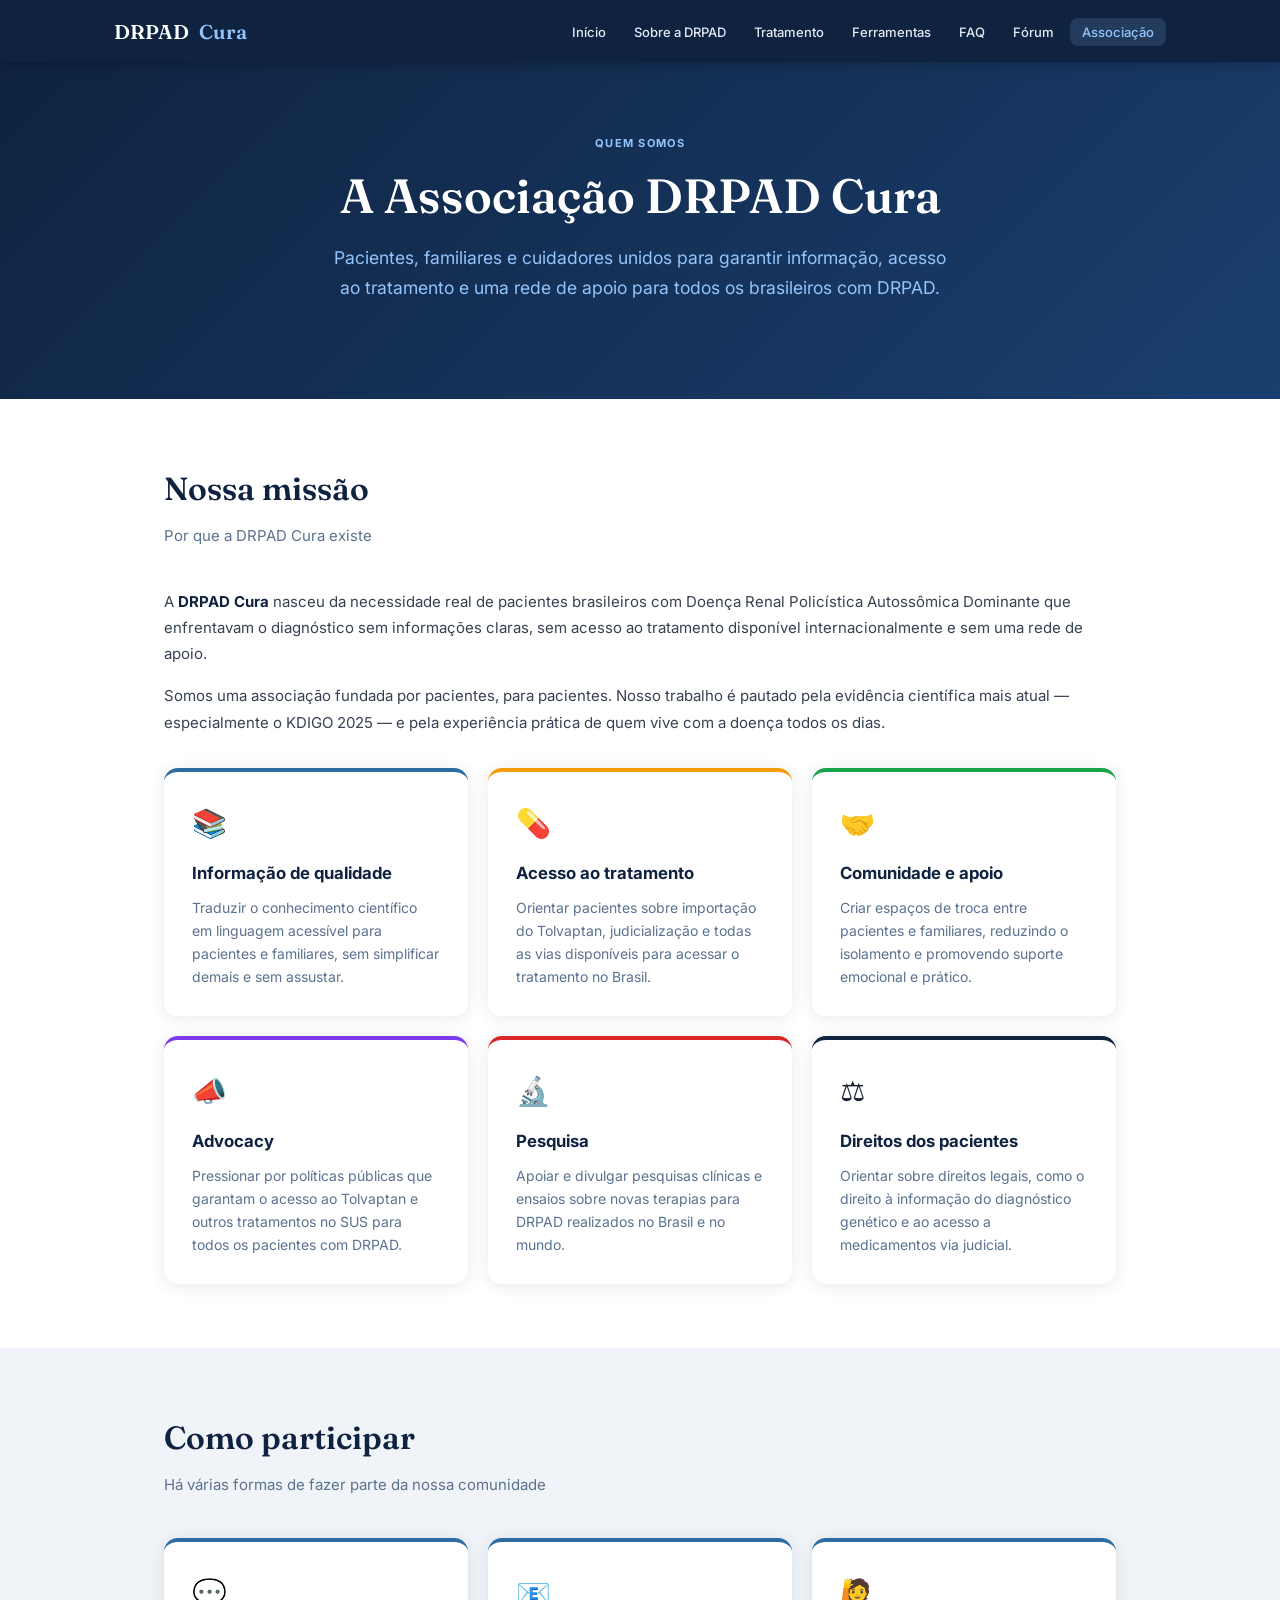
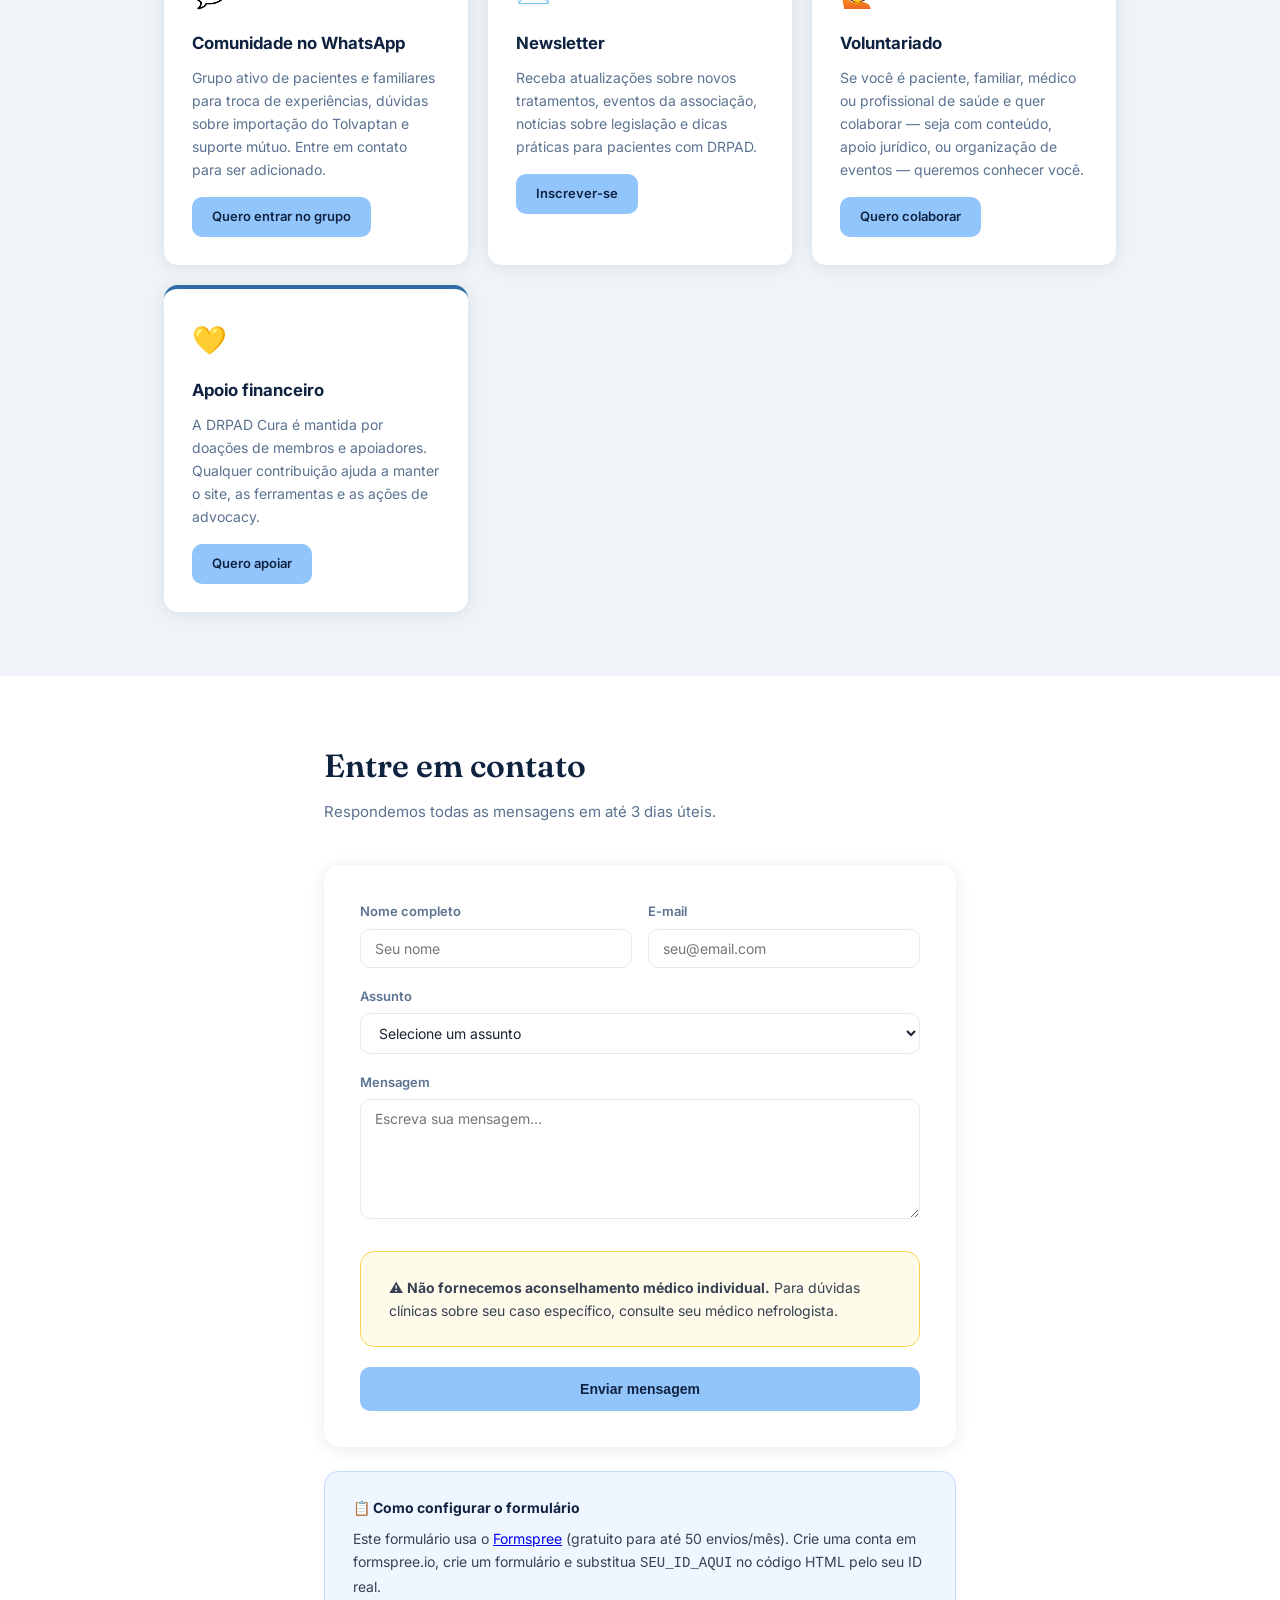
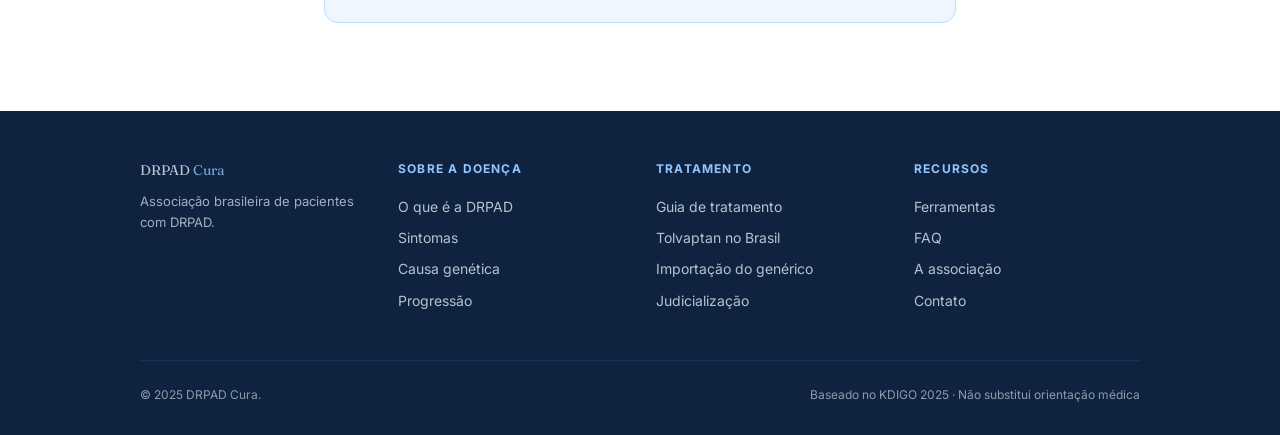
==== associacao.html @ 52ac8aaf "Add files via upload" ====
<!DOCTYPE html>
<html lang="pt-BR">
<head>
  <meta charset="UTF-8">
  <link rel="icon" href="data:image/svg+xml,<svg xmlns='http://www.w3.org/2000/svg' viewBox='0 0 100 100'><text y='.9em' font-size='90'>❤️</text></svg>">
  <link rel="icon" href="data:image/svg+xml,<svg xmlns='http://www.w3.org/2000/svg' viewBox='0 0 100 100'><text y='.9em' font-size='90'>❤️</text></svg>">
  <meta name="viewport" content="width=device-width, initial-scale=1.0">
  <title>A Associação | DRPAD Cura</title>
  <meta name="description" content="Conheça a DRPAD Cura — missão, valores, como participar e como entrar em contato com a associação de pacientes com DRPAD.">
  <link rel="stylesheet" href="css/style.css">
</head>
<body>

<nav>
  <div class="nav-inner">
    <a href="index.html" class="nav-logo">DRPAD <span>Cura</span></a>
    <button class="nav-toggle" aria-label="Menu"><span></span><span></span><span></span></button>
    <ul class="nav-links">
      <li><a href="index.html">Início</a></li>
      <li><a href="sobre.html">Sobre a DRPAD</a></li>
      <li><a href="tratamento.html">Tratamento</a></li>
      <li><a href="ferramentas.html">Ferramentas</a></li>
      <li><a href="faq.html">FAQ</a></li>
      <li><a href="forum.html">Fórum</a></li>
      <li><a href="associacao.html">Associação</a></li>
    </ul>
  </div>
</nav>

<section class="hero">
  <div class="hero-eyebrow">Quem somos</div>
  <h1>A Associação DRPAD Cura</h1>
  <p>Pacientes, familiares e cuidadores unidos para garantir informação, acesso ao tratamento e uma rede de apoio para todos os brasileiros com DRPAD.</p>
</section>

<section class="section section-alt">
  <div class="container">

    <div class="section-title">Nossa missão</div>
    <p class="section-sub">Por que a DRPAD Cura existe</p>

    <div class="prose">
      <p>A <strong>DRPAD Cura</strong> nasceu da necessidade real de pacientes brasileiros com Doença Renal Policística Autossômica Dominante que enfrentavam o diagnóstico sem informações claras, sem acesso ao tratamento disponível internacionalmente e sem uma rede de apoio.</p>
      <p>Somos uma associação fundada por pacientes, para pacientes. Nosso trabalho é pautado pela evidência científica mais atual — especialmente o KDIGO 2025 — e pela experiência prática de quem vive com a doença todos os dias.</p>
    </div>

    <div class="cards cards-3" style="margin-top: 32px;">
      <div class="card" style="border-top-color: #2e6ca4;">
        <div class="card-icon">📚</div>
        <h3>Informação de qualidade</h3>
        <p>Traduzir o conhecimento científico em linguagem acessível para pacientes e familiares, sem simplificar demais e sem assustar.</p>
      </div>
      <div class="card" style="border-top-color: #f59e0b;">
        <div class="card-icon">💊</div>
        <h3>Acesso ao tratamento</h3>
        <p>Orientar pacientes sobre importação do Tolvaptan, judicialização e todas as vias disponíveis para acessar o tratamento no Brasil.</p>
      </div>
      <div class="card" style="border-top-color: #16a34a;">
        <div class="card-icon">🤝</div>
        <h3>Comunidade e apoio</h3>
        <p>Criar espaços de troca entre pacientes e familiares, reduzindo o isolamento e promovendo suporte emocional e prático.</p>
      </div>
      <div class="card" style="border-top-color: #7c3aed;">
        <div class="card-icon">📣</div>
        <h3>Advocacy</h3>
        <p>Pressionar por políticas públicas que garantam o acesso ao Tolvaptan e outros tratamentos no SUS para todos os pacientes com DRPAD.</p>
      </div>
      <div class="card" style="border-top-color: #dc2626;">
        <div class="card-icon">🔬</div>
        <h3>Pesquisa</h3>
        <p>Apoiar e divulgar pesquisas clínicas e ensaios sobre novas terapias para DRPAD realizados no Brasil e no mundo.</p>
      </div>
      <div class="card" style="border-top-color: #0f2340;">
        <div class="card-icon">⚖️</div>
        <h3>Direitos dos pacientes</h3>
        <p>Orientar sobre direitos legais, como o direito à informação do diagnóstico genético e ao acesso a medicamentos via judicial.</p>
      </div>
    </div>
  </div>
</section>

<!-- Como participar -->
<section class="section">
  <div class="container">
    <div class="section-title">Como participar</div>
    <p class="section-sub">Há várias formas de fazer parte da nossa comunidade</p>
    <div class="cards cards-2">
      <div class="card">
        <div class="card-icon">💬</div>
        <h3>Comunidade no WhatsApp</h3>
        <p>Grupo ativo de pacientes e familiares para troca de experiências, dúvidas sobre importação do Tolvaptan e suporte mútuo. Entre em contato para ser adicionado.</p>
        <a href="#contato" class="btn btn-primary" style="margin-top: 16px; display: inline-block; padding: 9px 20px; font-size: 13px;">Quero entrar no grupo</a>
      </div>
      <div class="card">
        <div class="card-icon">📧</div>
        <h3>Newsletter</h3>
        <p>Receba atualizações sobre novos tratamentos, eventos da associação, notícias sobre legislação e dicas práticas para pacientes com DRPAD.</p>
        <a href="#contato" class="btn btn-primary" style="margin-top: 16px; display: inline-block; padding: 9px 20px; font-size: 13px;">Inscrever-se</a>
      </div>
      <div class="card">
        <div class="card-icon">🙋</div>
        <h3>Voluntariado</h3>
        <p>Se você é paciente, familiar, médico ou profissional de saúde e quer colaborar — seja com conteúdo, apoio jurídico, ou organização de eventos — queremos conhecer você.</p>
        <a href="#contato" class="btn btn-primary" style="margin-top: 16px; display: inline-block; padding: 9px 20px; font-size: 13px;">Quero colaborar</a>
      </div>
      <div class="card">
        <div class="card-icon">💛</div>
        <h3>Apoio financeiro</h3>
        <p>A DRPAD Cura é mantida por doações de membros e apoiadores. Qualquer contribuição ajuda a manter o site, as ferramentas e as ações de advocacy.</p>
        <a href="#contato" class="btn btn-primary" style="margin-top: 16px; display: inline-block; padding: 9px 20px; font-size: 13px;">Quero apoiar</a>
      </div>
    </div>
  </div>
</section>

<!-- Contato -->
<section class="section section-alt" id="contato">
  <div class="container" style="max-width: 680px;">
    <div class="section-title">Entre em contato</div>
    <p class="section-sub">Respondemos todas as mensagens em até 3 dias úteis.</p>

    <div style="background: white; border-radius: 16px; padding: 36px; box-shadow: 0 2px 16px rgba(15,35,64,.10);">
      <form action="https://formspree.io/f/SEU_ID_AQUI" method="POST">
        <div class="cards-2" style="display: grid; grid-template-columns: 1fr 1fr; gap: 16px;">
          <div class="form-group">
            <label for="nome">Nome completo</label>
            <input type="text" id="nome" name="nome" placeholder="Seu nome" required>
          </div>
          <div class="form-group">
            <label for="email">E-mail</label>
            <input type="email" id="email" name="email" placeholder="seu@email.com" required>
          </div>
        </div>
        <div class="form-group">
          <label for="assunto">Assunto</label>
          <select id="assunto" name="assunto">
            <option value="">Selecione um assunto</option>
            <option value="importacao">Importação do Tolvaptan</option>
            <option value="judicializacao">Judicialização</option>
            <option value="whatsapp">Entrar no grupo do WhatsApp</option>
            <option value="voluntariado">Voluntariado</option>
            <option value="newsletter">Newsletter</option>
            <option value="duvida">Dúvida sobre a doença</option>
            <option value="outro">Outro assunto</option>
          </select>
        </div>
        <div class="form-group">
          <label for="mensagem">Mensagem</label>
          <textarea id="mensagem" name="mensagem" placeholder="Escreva sua mensagem..." required></textarea>
        </div>
        <div class="info-box warning" style="margin-bottom: 20px;">
          <p>⚠️ <strong>Não fornecemos aconselhamento médico individual.</strong> Para dúvidas clínicas sobre seu caso específico, consulte seu médico nefrologista.</p>
        </div>
        <button type="submit" class="btn btn-primary" style="width: 100%; padding: 14px;">Enviar mensagem</button>
      </form>
    </div>

    <div class="info-box" style="margin-top: 24px;">
      <h4>📋 Como configurar o formulário</h4>
      <p>Este formulário usa o <a href="https://formspree.io" target="_blank">Formspree</a> (gratuito para até 50 envios/mês). Crie uma conta em formspree.io, crie um formulário e substitua <code>SEU_ID_AQUI</code> no código HTML pelo seu ID real.</p>
    </div>
  </div>
</section>

<footer>
  <div class="footer-inner">
    <div class="footer-col">
      <a href="index.html" class="footer-logo">DRPAD <span>Cura</span></a>
      <p>Associação brasileira de pacientes com DRPAD.</p>
    </div>
    <div class="footer-col">
      <h4>Sobre a Doença</h4>
      <a href="sobre.html">O que é a DRPAD</a>
      <a href="sobre.html#sintomas">Sintomas</a>
      <a href="sobre.html#genetica">Causa genética</a>
      <a href="sobre.html#progressao">Progressão</a>
    </div>
    <div class="footer-col">
      <h4>Tratamento</h4>
      <a href="tratamento.html">Guia de tratamento</a>
      <a href="tratamento.html#tolvaptan">Tolvaptan no Brasil</a>
      <a href="tratamento.html#importacao">Importação do genérico</a>
      <a href="tratamento.html#judicializacao">Judicialização</a>
    </div>
    <div class="footer-col">
      <h4>Recursos</h4>
      <a href="ferramentas.html">Ferramentas</a>
      <a href="faq.html">FAQ</a>
      <a href="associacao.html">A associação</a>
      <a href="associacao.html#contato">Contato</a>
    </div>
  </div>
  <div class="footer-bottom">
    <span>© 2025 DRPAD Cura.</span>
    <span>Baseado no KDIGO 2025 · Não substitui orientação médica</span>
  </div>
</footer>

<script src="js/main.js"></script>
</body>
</html>
---- css/style.css ----
/* ── DRPAD Cura — Folha de estilos global ── */
@import url('https://fonts.googleapis.com/css2?family=Fraunces:ital,wght@0,300;0,600;1,300&family=Inter:wght@400;500;600;700&display=swap');

:root {
  --navy:    #0f2340;
  --blue:    #1a3f6f;
  --mid:     #2e6ca4;
  --sky:     #93c5fd;
  --light:   #e2eaf4;
  --bg:      #f0f4f8;
  --white:   #ffffff;
  --text:    #1a2332;
  --muted:   #5a7290;
  --accent:  #f59e0b;
  --green:   #16a34a;
  --red:     #dc2626;
  --radius:  14px;
  --shadow:  0 2px 16px rgba(15,35,64,.10);
}

*, *::before, *::after { box-sizing: border-box; margin: 0; padding: 0; }

html { scroll-behavior: smooth; }

body {
  font-family: 'Inter', system-ui, sans-serif;
  background: var(--bg);
  color: var(--text);
  line-height: 1.65;
  font-size: 16px;
}

/* ── Nav ── */
nav {
  background: var(--navy);
  position: sticky; top: 0; z-index: 100;
  box-shadow: 0 2px 12px rgba(0,0,0,.25);
}
.nav-inner {
  max-width: 1100px; margin: 0 auto;
  display: flex; align-items: center; justify-content: space-between;
  padding: 0 24px; height: 62px;
}
.nav-logo {
  font-family: 'Fraunces', serif;
  font-size: 1.25rem; font-weight: 600;
  color: var(--white); text-decoration: none;
  display: flex; align-items: center; gap: 10px;
}
.nav-logo span { color: var(--sky); }
.nav-links { display: flex; gap: 4px; list-style: none; }
.nav-links a {
  color: var(--light); text-decoration: none;
  font-size: 13px; font-weight: 500;
  padding: 6px 12px; border-radius: 8px;
  transition: background .15s, color .15s;
}
.nav-links a:hover, .nav-links a.active {
  background: rgba(147,197,253,.15); color: var(--sky);
}
.nav-toggle { display: none; background: none; border: none; cursor: pointer; padding: 4px; }
.nav-toggle span {
  display: block; width: 24px; height: 2px;
  background: var(--white); margin: 5px 0;
  transition: all .2s;
}

/* ── Page hero ── */
.hero {
  background: linear-gradient(135deg, var(--navy) 0%, var(--blue) 100%);
  color: var(--white);
  padding: 72px 24px 64px;
  text-align: center;
}
.hero-eyebrow {
  font-size: 11px; font-weight: 700;
  letter-spacing: .12em; text-transform: uppercase;
  color: var(--sky); margin-bottom: 16px;
}
.hero h1 {
  font-family: 'Fraunces', serif;
  font-size: clamp(2rem, 5vw, 3rem);
  font-weight: 600; line-height: 1.15;
  margin-bottom: 20px;
}
.hero p {
  font-size: 1.1rem; color: var(--sky);
  max-width: 620px; margin: 0 auto 32px;
  line-height: 1.7;
}
.hero-ctas { display: flex; gap: 12px; justify-content: center; flex-wrap: wrap; }

/* ── Buttons ── */
.btn {
  display: inline-block; text-decoration: none;
  padding: 12px 28px; border-radius: 10px;
  font-size: 14px; font-weight: 600;
  transition: transform .15s, box-shadow .15s;
  cursor: pointer; border: none;
}
.btn:hover { transform: translateY(-2px); box-shadow: 0 6px 20px rgba(0,0,0,.18); }
.btn-primary { background: var(--sky); color: var(--navy); }
.btn-outline { background: transparent; color: var(--white); border: 2px solid rgba(147,197,253,.5); }
.btn-outline:hover { border-color: var(--sky); color: var(--sky); }

/* ── Container ── */
.container { max-width: 1000px; margin: 0 auto; padding: 0 24px; }
.section { padding: 64px 0; }
.section-alt { background: var(--white); }

/* ── Section title ── */
.section-title {
  font-family: 'Fraunces', serif;
  font-size: clamp(1.5rem, 3vw, 2rem);
  font-weight: 600; color: var(--navy);
  margin-bottom: 8px;
}
.section-sub {
  color: var(--muted); font-size: 15px;
  margin-bottom: 40px; max-width: 600px;
}

/* ── Cards grid ── */
.cards { display: grid; gap: 20px; }
.cards-2 { grid-template-columns: repeat(auto-fit, minmax(280px, 1fr)); }
.cards-3 { grid-template-columns: repeat(auto-fit, minmax(260px, 1fr)); }

.card {
  background: var(--white); border-radius: var(--radius);
  padding: 28px; box-shadow: var(--shadow);
  border-top: 4px solid var(--mid);
  transition: transform .15s, box-shadow .15s;
}
.card:hover { transform: translateY(-3px); box-shadow: 0 8px 28px rgba(15,35,64,.13); }
.card-icon { font-size: 28px; margin-bottom: 14px; }
.card h3 { font-size: 1.05rem; font-weight: 700; color: var(--navy); margin-bottom: 8px; }
.card p { font-size: 14px; color: var(--muted); line-height: 1.65; }

/* ── Info box ── */
.info-box {
  background: #eff6ff; border: 1.5px solid #bfdbfe;
  border-radius: var(--radius); padding: 24px 28px;
  margin: 24px 0;
}
.info-box.warning { background: #fffbeb; border-color: #fcd34d; }
.info-box.success { background: #f0fdf4; border-color: #86efac; }
.info-box h4 { font-size: 14px; font-weight: 700; color: var(--navy); margin-bottom: 8px; }
.info-box p, .info-box li { font-size: 14px; color: #374151; line-height: 1.65; }
.info-box ul { padding-left: 20px; }
.info-box li { margin-bottom: 4px; }

/* ── Prose ── */
.prose h2 {
  font-family: 'Fraunces', serif;
  font-size: 1.4rem; color: var(--navy);
  margin: 40px 0 12px; font-weight: 600;
}
.prose h3 { font-size: 1.05rem; font-weight: 700; color: var(--navy); margin: 28px 0 8px; }
.prose p { font-size: 15px; color: #374151; margin-bottom: 16px; line-height: 1.75; }
.prose ul, .prose ol { padding-left: 24px; margin-bottom: 16px; }
.prose li { font-size: 15px; color: #374151; margin-bottom: 6px; line-height: 1.65; }
.prose a { color: var(--mid); }
.prose strong { color: var(--navy); }

/* ── Badge ── */
.badge {
  display: inline-block; padding: 3px 10px; border-radius: 20px;
  font-size: 11px; font-weight: 700; letter-spacing: .06em;
  text-transform: uppercase; margin-left: 6px;
}
.badge-tech { background: #e0e7ff; color: #3730a3; }
.badge-kdigo { background: #fef9c3; color: #713f12; }

/* ── Iframe container ── */
.iframe-wrap {
  border-radius: var(--radius); overflow: hidden;
  box-shadow: var(--shadow); border: 1.5px solid var(--light);
  margin: 24px 0;
}
.iframe-wrap iframe { display: block; width: 100%; border: none; }

/* ── FAQ ── */
.faq-item {
  background: var(--white); border-radius: var(--radius);
  box-shadow: var(--shadow); margin-bottom: 12px;
  overflow: hidden;
}
.faq-q {
  width: 100%; background: none; border: none; cursor: pointer;
  padding: 20px 24px; text-align: left;
  display: flex; justify-content: space-between; align-items: center;
  font-size: 15px; font-weight: 600; color: var(--navy);
  gap: 12px;
}
.faq-q:hover { background: var(--bg); }
.faq-icon { font-size: 20px; color: var(--mid); flex-shrink: 0; transition: transform .2s; }
.faq-a {
  padding: 0 24px; max-height: 0; overflow: hidden;
  transition: max-height .3s ease, padding .3s;
  font-size: 14px; color: #374151; line-height: 1.75;
}
.faq-item.open .faq-a { max-height: 400px; padding: 0 24px 20px; }
.faq-item.open .faq-icon { transform: rotate(45deg); }

/* ── Contact form ── */
.form-group { margin-bottom: 18px; }
.form-group label { display: block; font-size: 13px; font-weight: 600; color: var(--muted); margin-bottom: 6px; }
.form-group input, .form-group textarea, .form-group select {
  width: 100%; padding: 10px 14px;
  border: 1.5px solid var(--light); border-radius: 10px;
  font-size: 14px; color: var(--text); background: var(--white);
  font-family: inherit; outline: none;
  transition: border-color .15s;
}
.form-group input:focus, .form-group textarea:focus { border-color: var(--mid); }
.form-group textarea { resize: vertical; min-height: 120px; }

/* ── Footer ── */
footer {
  background: var(--navy); color: var(--light);
  padding: 48px 24px 32px;
}
.footer-inner {
  max-width: 1000px; margin: 0 auto;
  display: grid; grid-template-columns: repeat(auto-fit, minmax(200px,1fr));
  gap: 32px; margin-bottom: 40px;
}
.footer-col h4 {
  font-size: 12px; font-weight: 700; letter-spacing: .1em;
  text-transform: uppercase; color: var(--sky); margin-bottom: 16px;
}
.footer-col a {
  display: block; color: var(--light); text-decoration: none;
  font-size: 14px; margin-bottom: 8px; opacity: .8;
  transition: opacity .15s;
}
.footer-col a:hover { opacity: 1; color: var(--sky); }
.footer-col p { font-size: 13px; opacity: .7; line-height: 1.65; }
.footer-bottom {
  max-width: 1000px; margin: 0 auto;
  border-top: 1px solid rgba(147,197,253,.15);
  padding-top: 24px;
  display: flex; justify-content: space-between; align-items: center;
  flex-wrap: wrap; gap: 12px;
  font-size: 12px; opacity: .6;
}
.footer-logo {
  font-family: 'Fraunces', serif; font-size: 1.1rem;
  color: var(--white); margin-bottom: 10px; display: block;
}
.footer-logo span { color: var(--sky); }

/* ── Stat strip ── */
.stat-strip {
  background: var(--navy); color: var(--white);
  padding: 40px 24px;
}
.stat-strip-inner {
  max-width: 1000px; margin: 0 auto;
  display: grid; grid-template-columns: repeat(auto-fit, minmax(160px,1fr));
  gap: 32px; text-align: center;
}
.stat-val { font-family: 'Fraunces', serif; font-size: 2.5rem; font-weight: 600; color: var(--sky); }
.stat-label { font-size: 13px; color: var(--light); opacity: .8; margin-top: 4px; }

/* ── Responsive ── */
@media (max-width: 700px) {
  .nav-links { display: none; flex-direction: column; position: absolute; top: 62px; left: 0; right: 0; background: var(--navy); padding: 16px; gap: 4px; }
  .nav-links.open { display: flex; }
  .nav-toggle { display: block; }
  .hero { padding: 48px 20px 40px; }
  .section { padding: 48px 0; }
  .footer-bottom { flex-direction: column; text-align: center; }
}
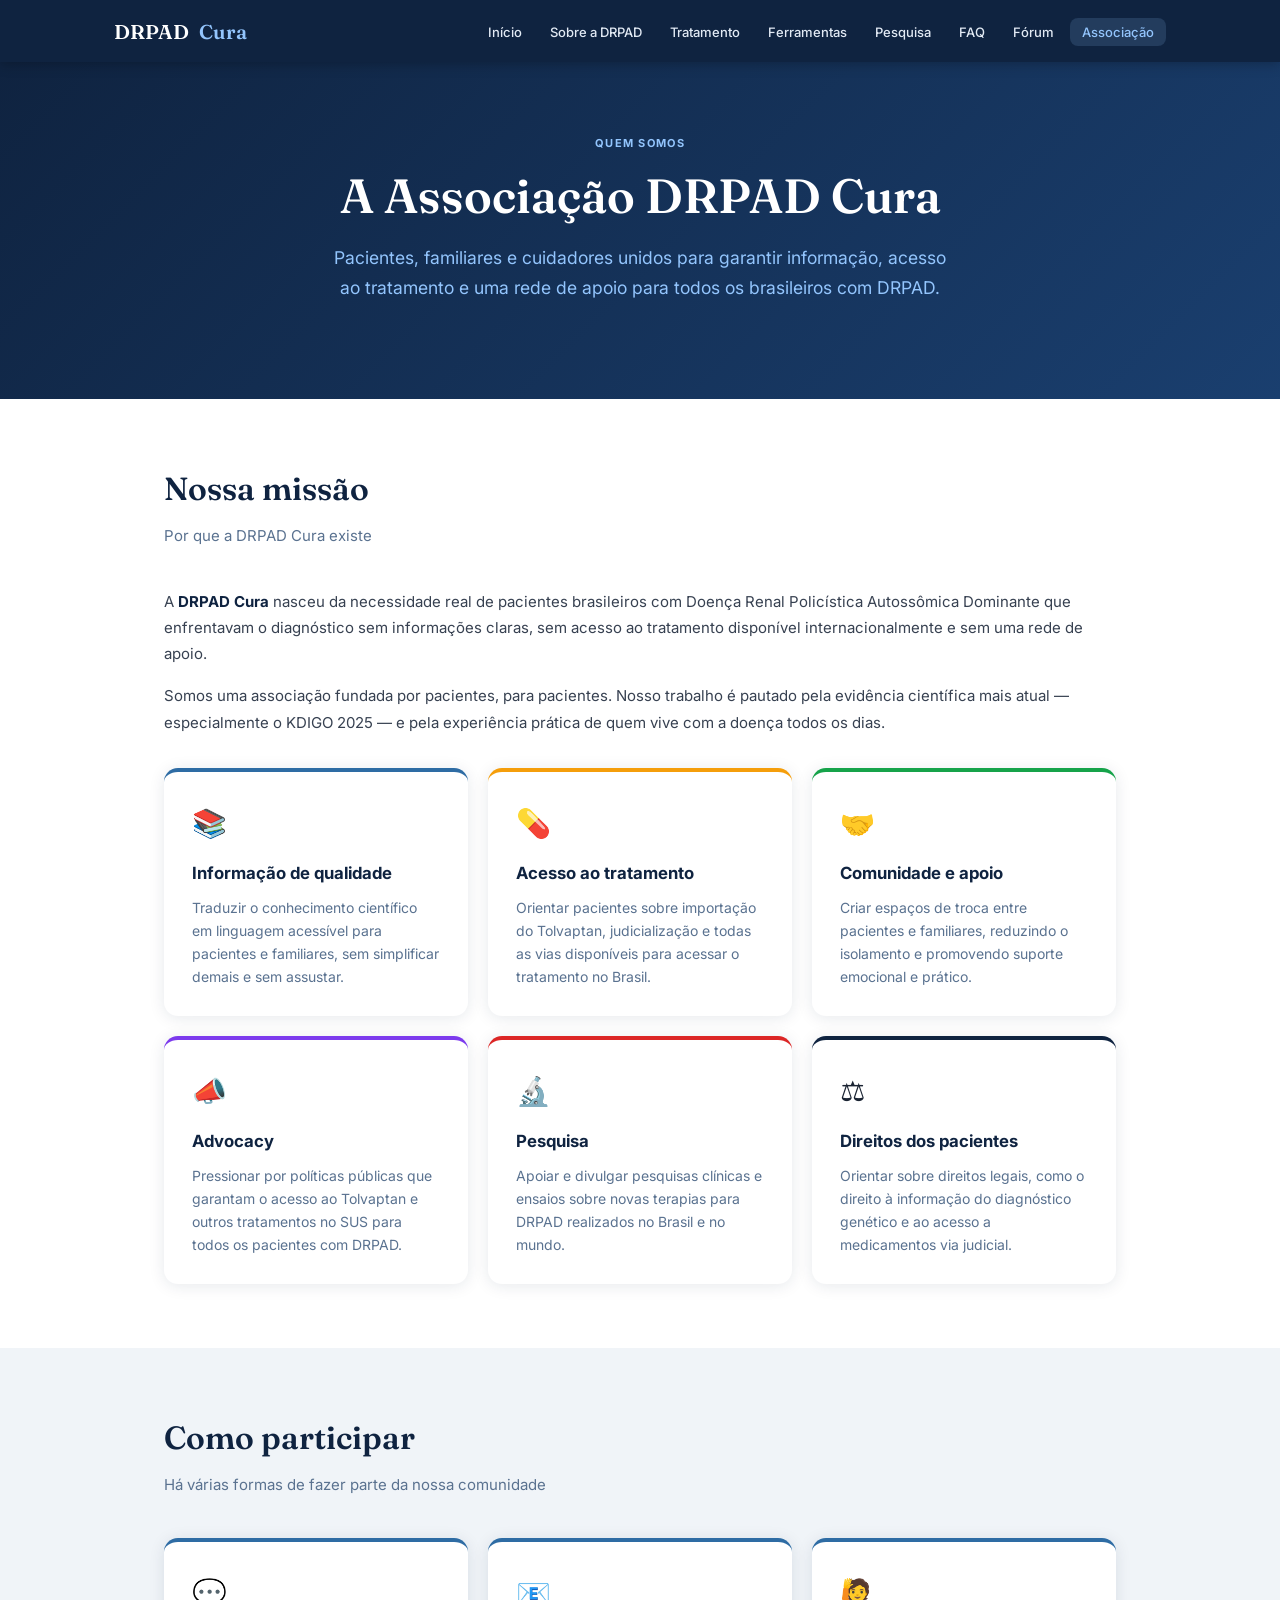
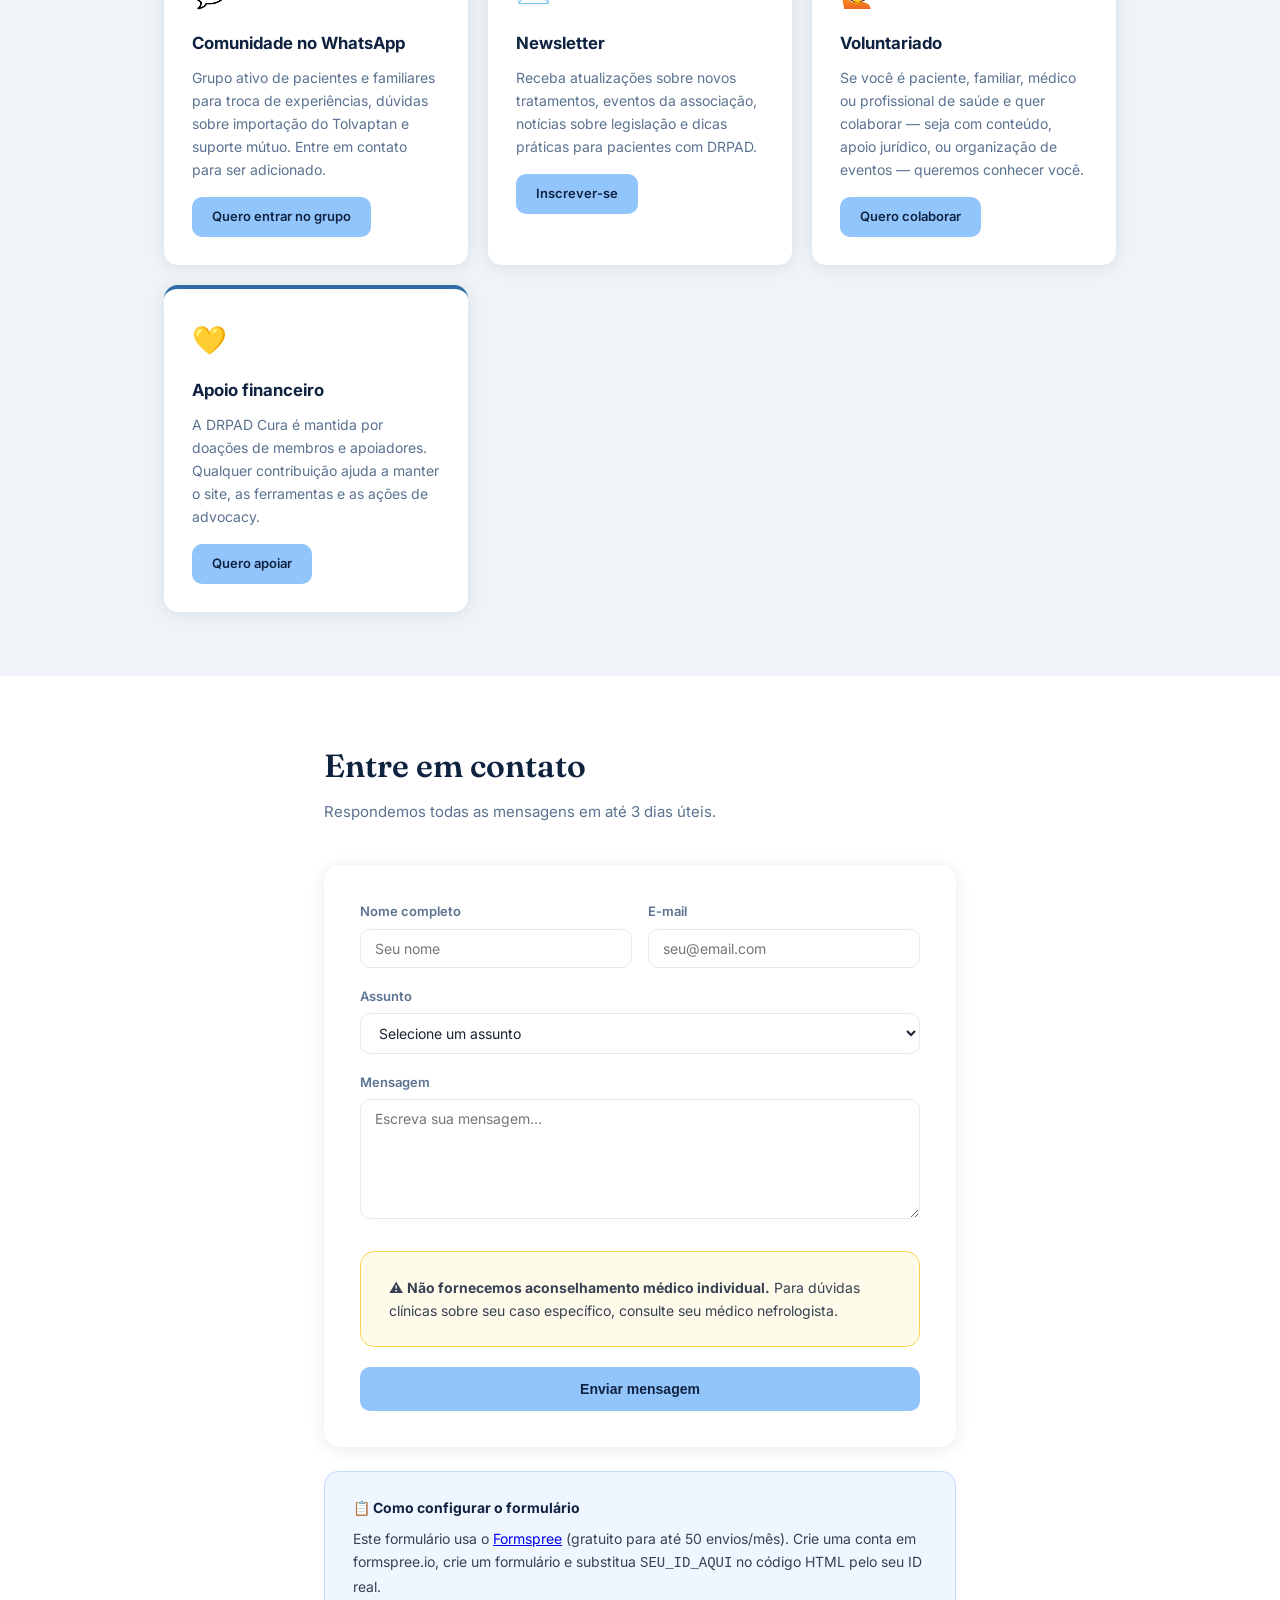
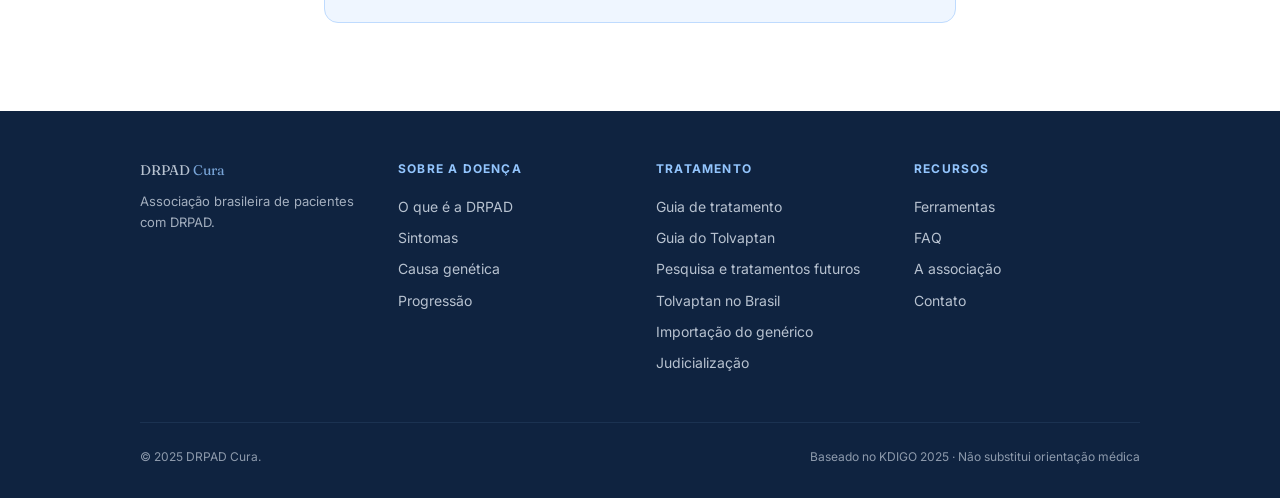
==== commit 6c039ea7: "Add files via upload" ====
--- a/associacao.html
+++ b/associacao.html
@@ -20,6 +20,7 @@
       <li><a href="sobre.html">Sobre a DRPAD</a></li>
       <li><a href="tratamento.html">Tratamento</a></li>
       <li><a href="ferramentas.html">Ferramentas</a></li>
+      <li><a href="pesquisa.html">Pesquisa</a></li>
       <li><a href="faq.html">FAQ</a></li>
       <li><a href="forum.html">Fórum</a></li>
       <li><a href="associacao.html">Associação</a></li>
@@ -178,6 +179,8 @@
     <div class="footer-col">
       <h4>Tratamento</h4>
       <a href="tratamento.html">Guia de tratamento</a>
+      <a href="guia-tolvaptan.html">Guia do Tolvaptan</a>
+      <a href="pesquisa.html">Pesquisa e tratamentos futuros</a>
       <a href="tratamento.html#tolvaptan">Tolvaptan no Brasil</a>
       <a href="tratamento.html#importacao">Importação do genérico</a>
       <a href="tratamento.html#judicializacao">Judicialização</a>
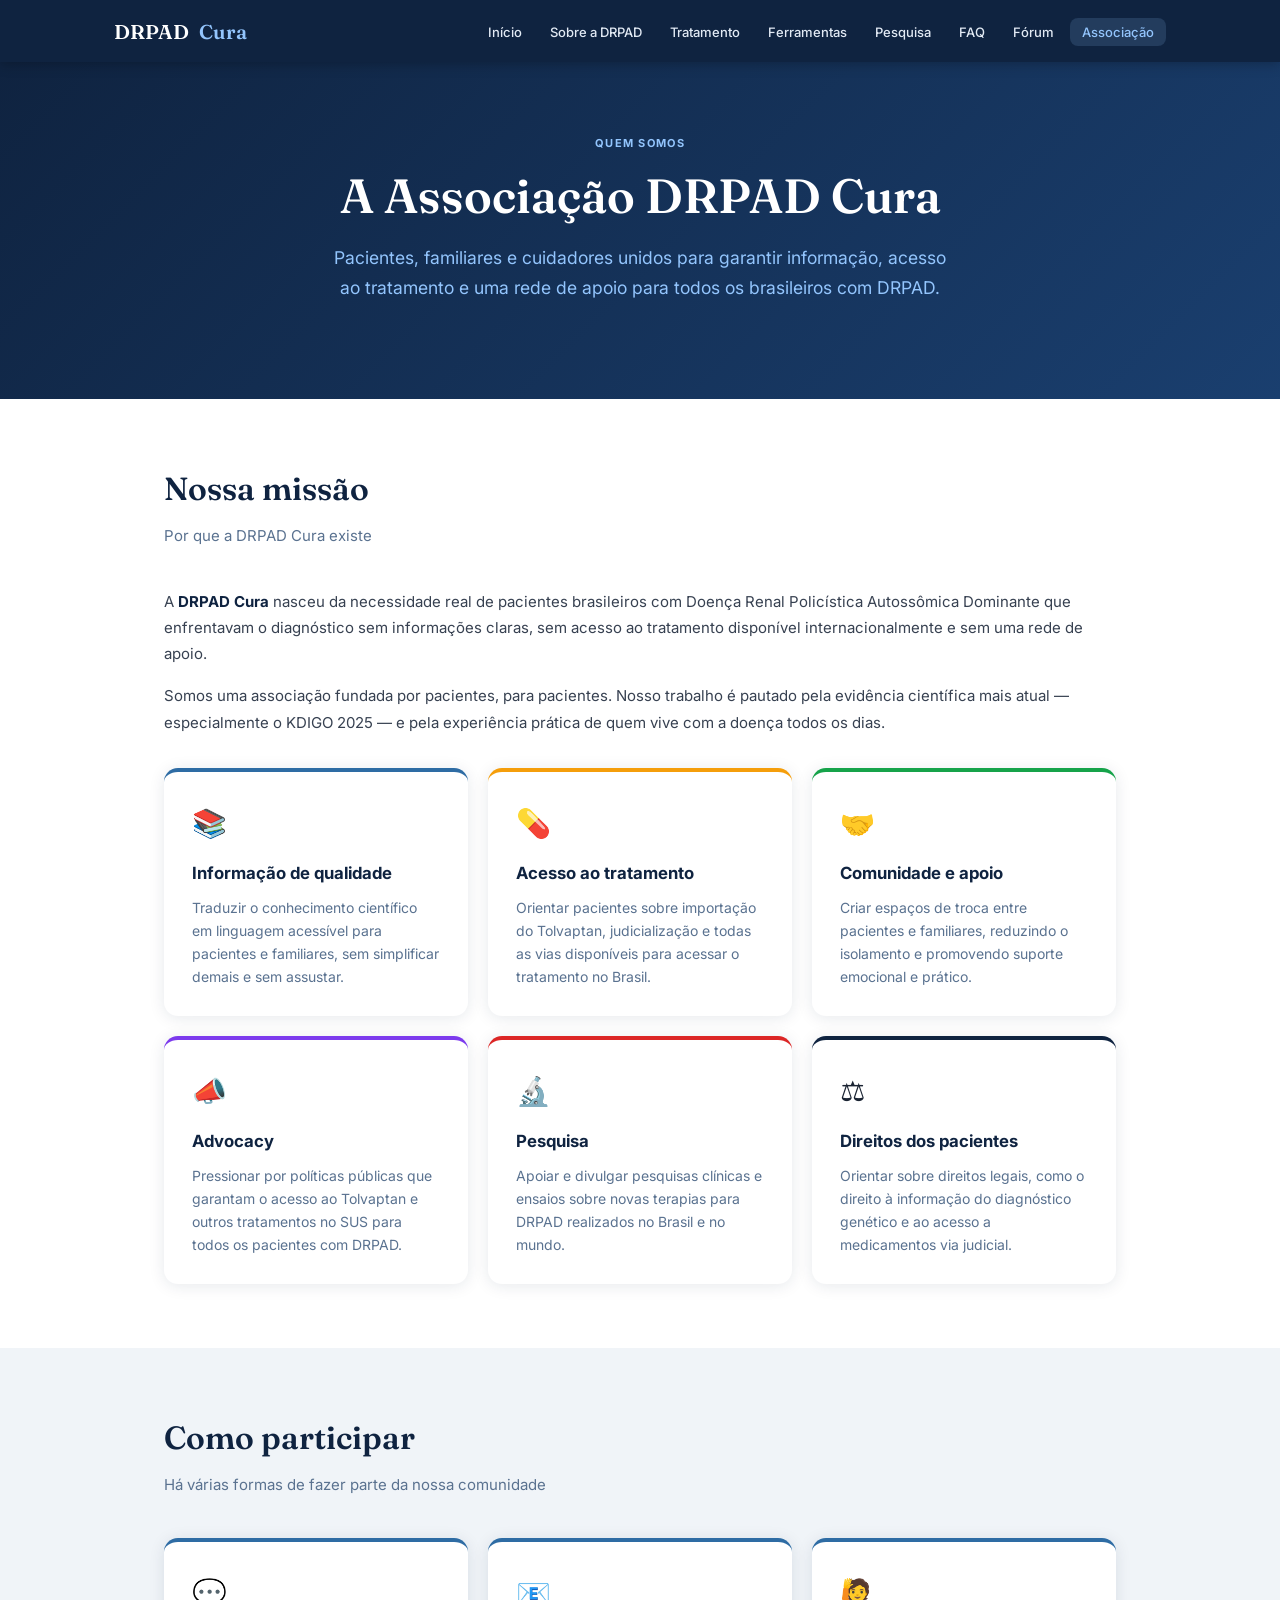
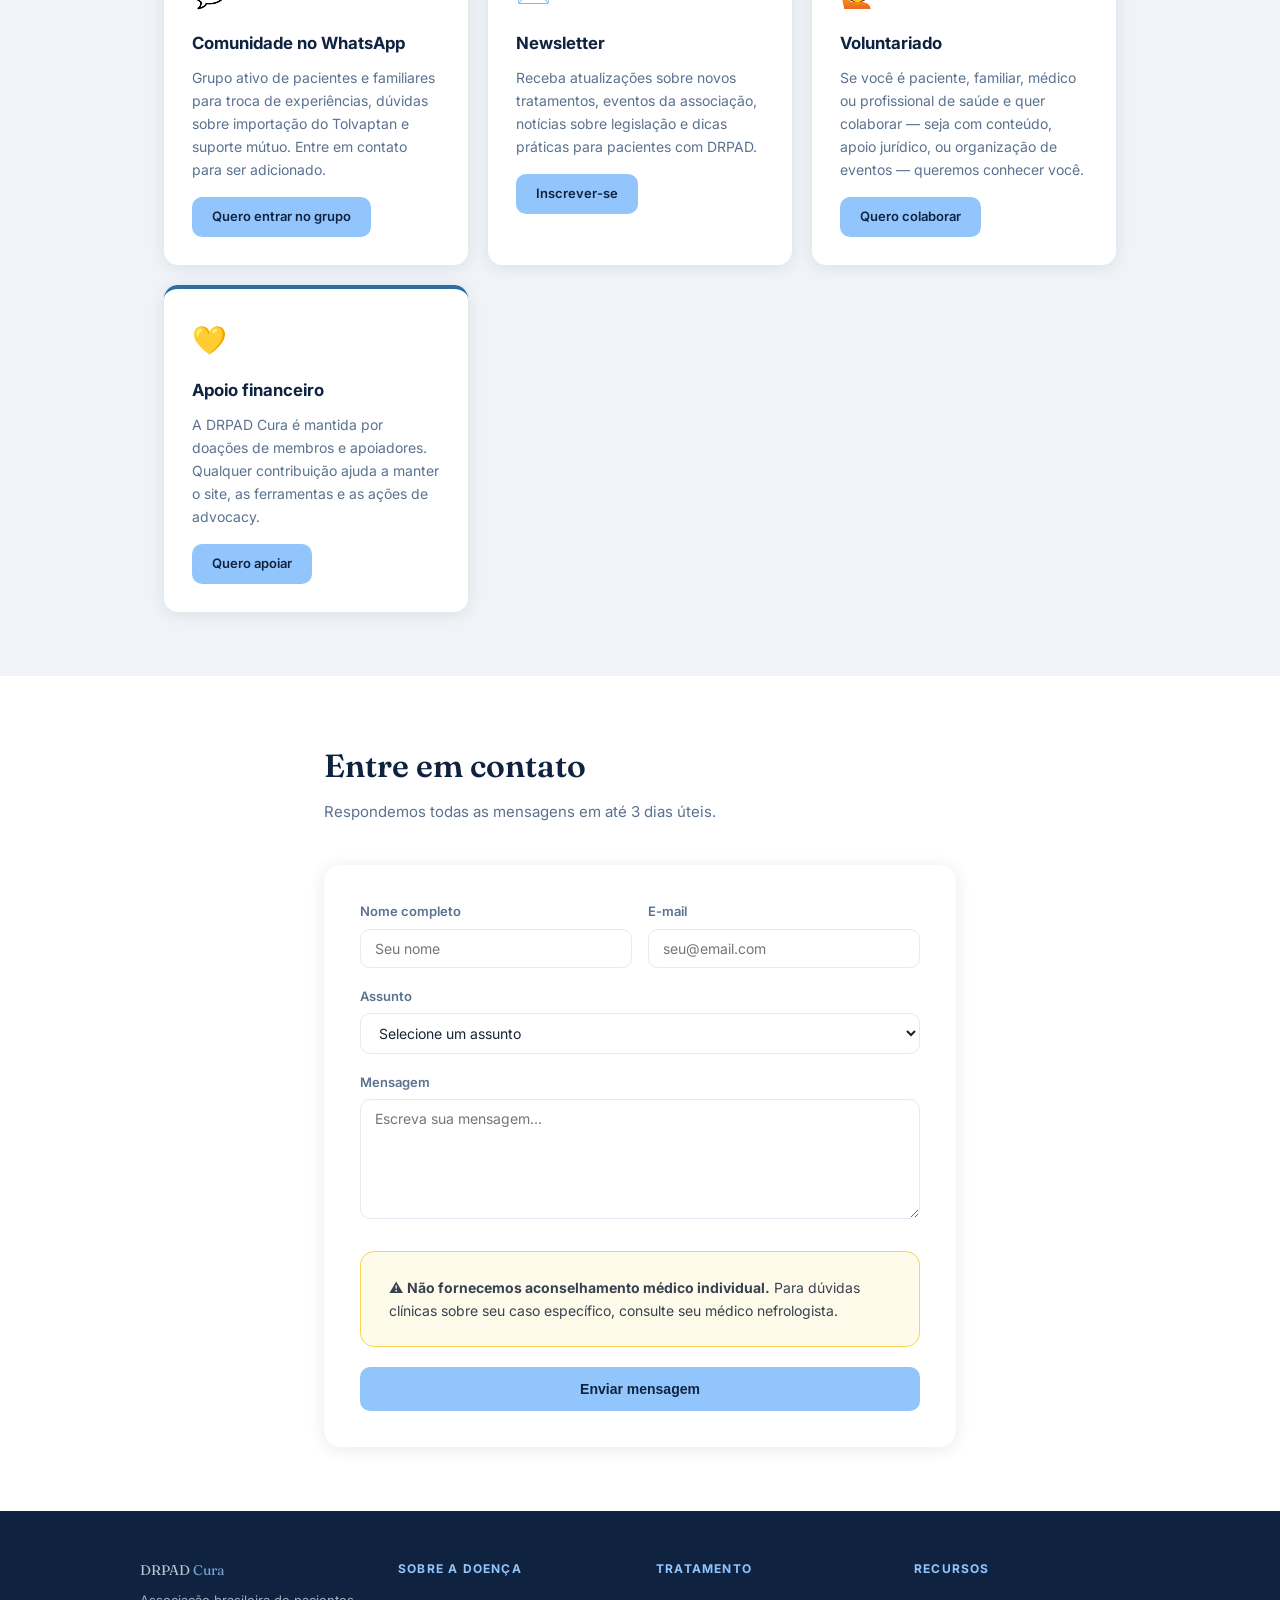
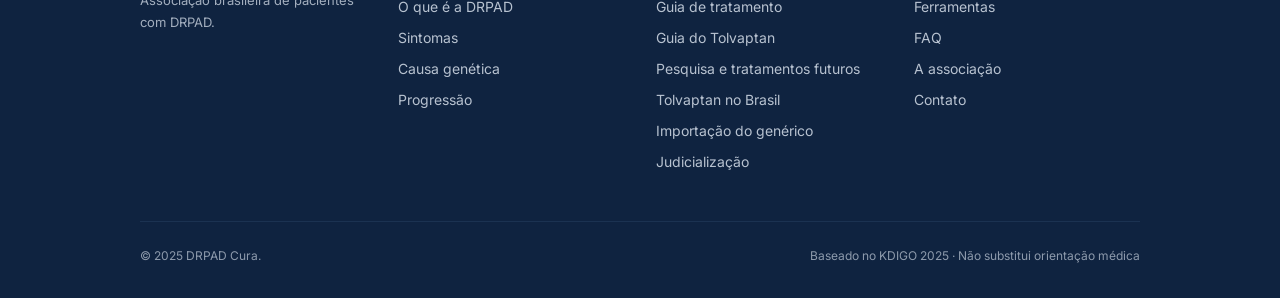
==== commit a0394916: "Add files via upload" ====
--- a/associacao.html
+++ b/associacao.html
@@ -121,7 +121,7 @@
     <p class="section-sub">Respondemos todas as mensagens em até 3 dias úteis.</p>
 
     <div style="background: white; border-radius: 16px; padding: 36px; box-shadow: 0 2px 16px rgba(15,35,64,.10);">
-      <form action="https://formspree.io/f/SEU_ID_AQUI" method="POST">
+      <form action="https://formspree.io/f/xeeblwwk" method="POST">
         <div class="cards-2" style="display: grid; grid-template-columns: 1fr 1fr; gap: 16px;">
           <div class="form-group">
             <label for="nome">Nome completo</label>
@@ -154,11 +154,6 @@
         </div>
         <button type="submit" class="btn btn-primary" style="width: 100%; padding: 14px;">Enviar mensagem</button>
       </form>
-    </div>
-
-    <div class="info-box" style="margin-top: 24px;">
-      <h4>📋 Como configurar o formulário</h4>
-      <p>Este formulário usa o <a href="https://formspree.io" target="_blank">Formspree</a> (gratuito para até 50 envios/mês). Crie uma conta em formspree.io, crie um formulário e substitua <code>SEU_ID_AQUI</code> no código HTML pelo seu ID real.</p>
     </div>
   </div>
 </section>
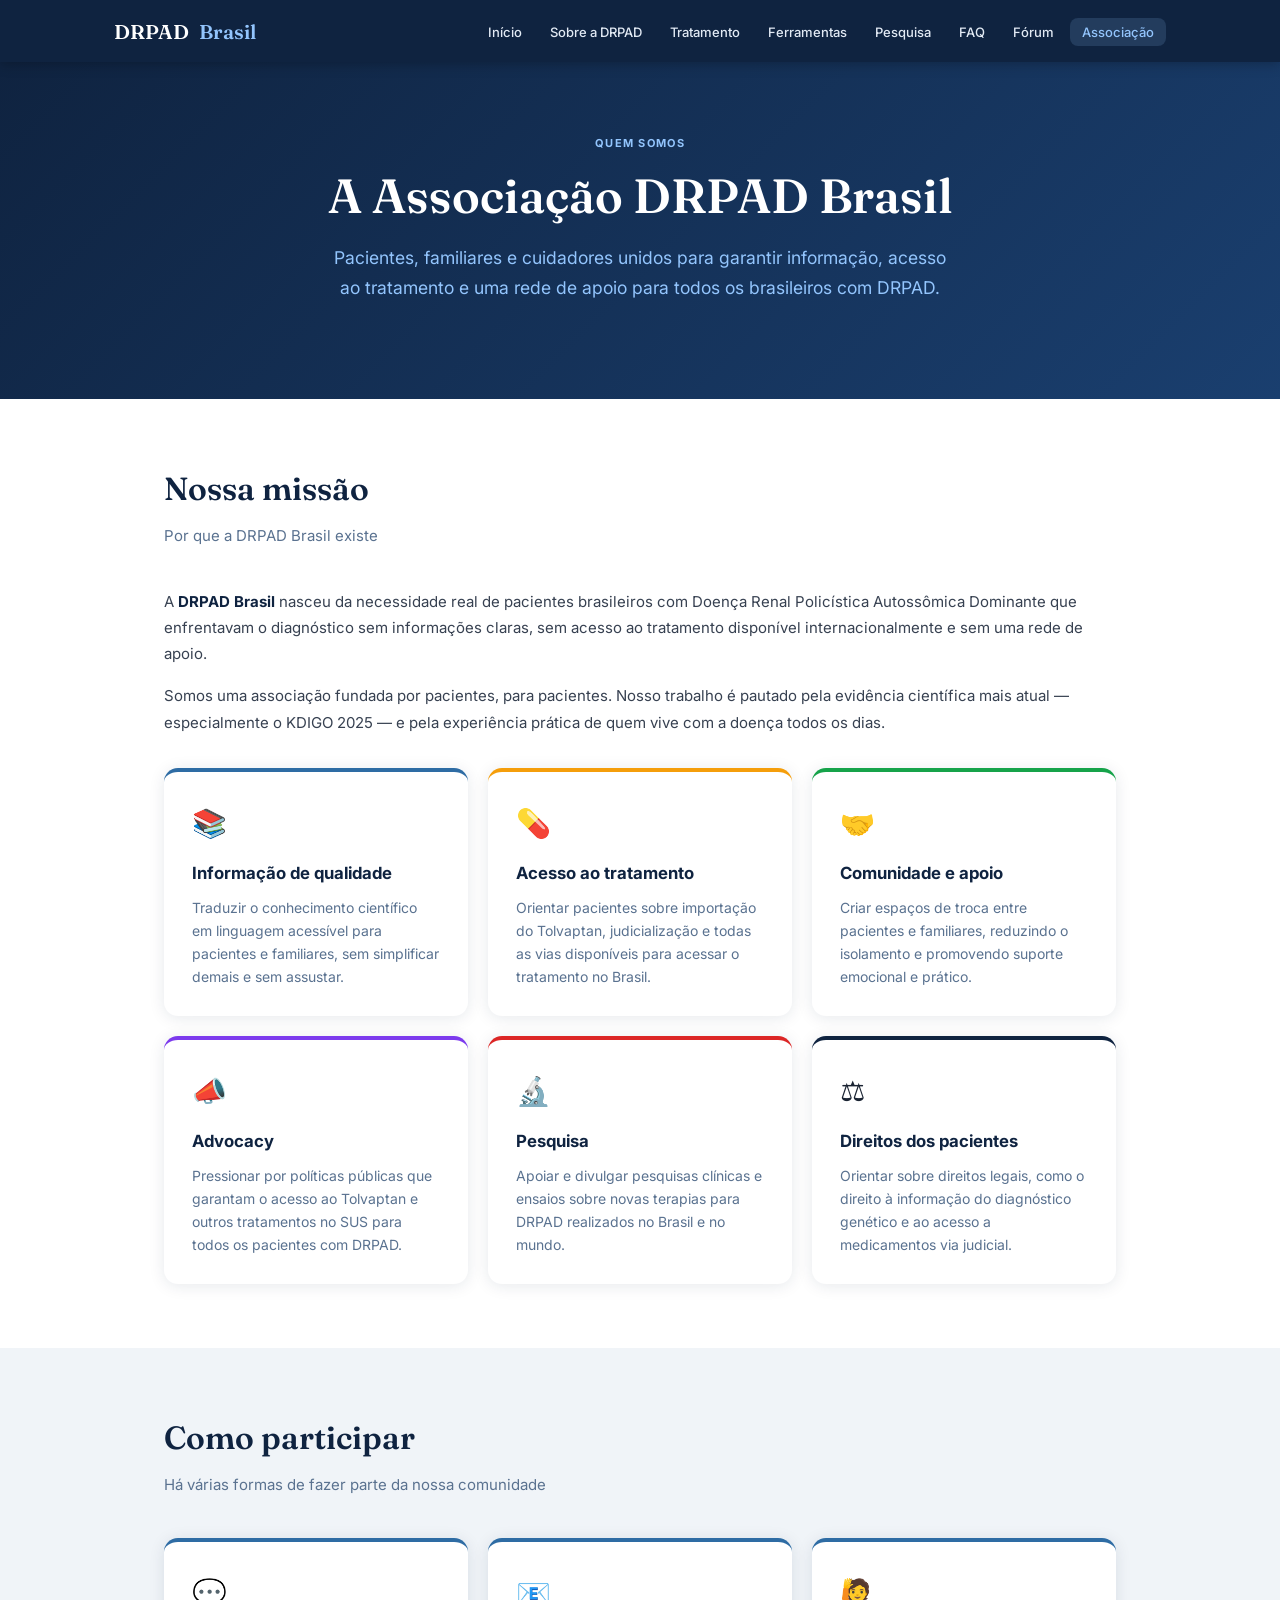
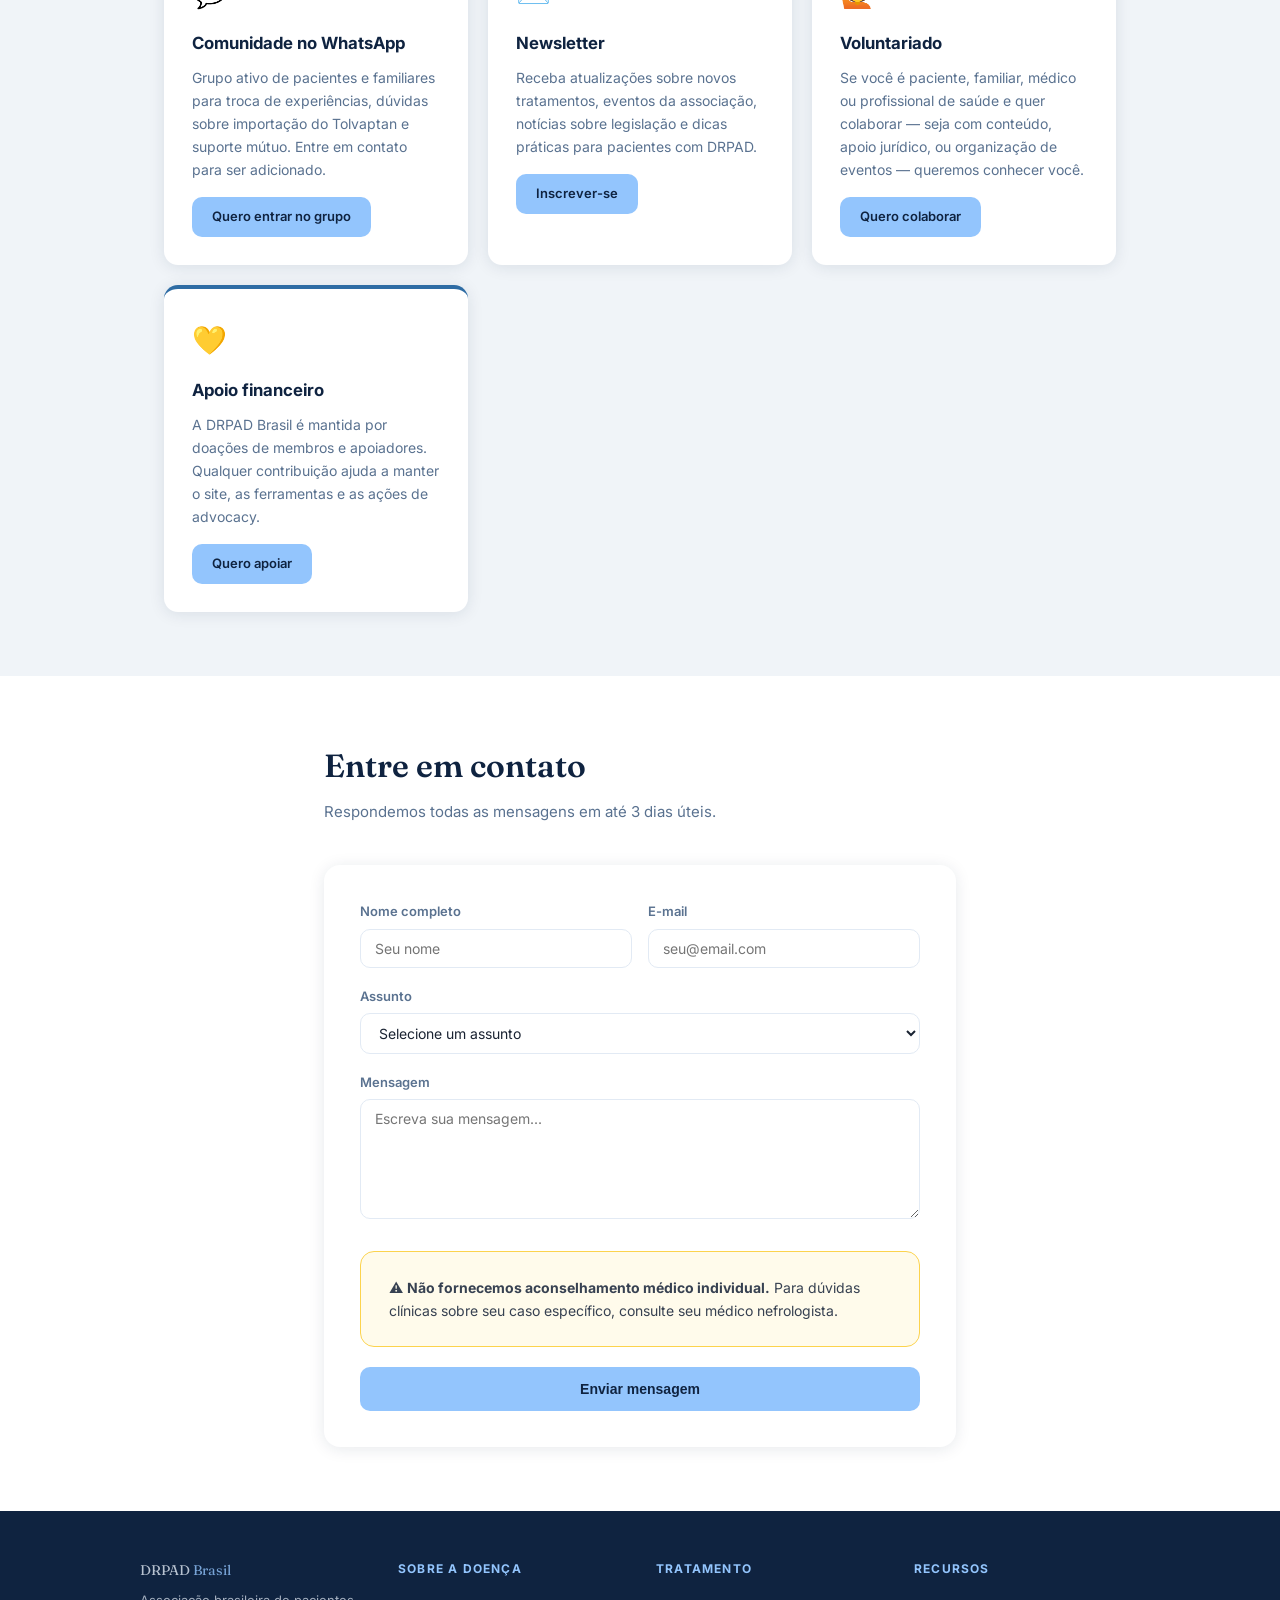
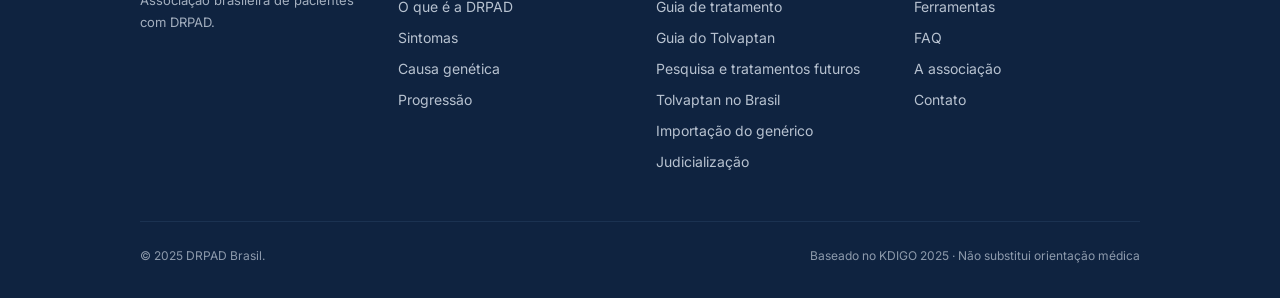
==== commit af458970: "Add files via upload" ====
--- a/associacao.html
+++ b/associacao.html
@@ -5,15 +5,15 @@
   <link rel="icon" href="data:image/svg+xml,<svg xmlns='http://www.w3.org/2000/svg' viewBox='0 0 100 100'><text y='.9em' font-size='90'>❤️</text></svg>">
   <link rel="icon" href="data:image/svg+xml,<svg xmlns='http://www.w3.org/2000/svg' viewBox='0 0 100 100'><text y='.9em' font-size='90'>❤️</text></svg>">
   <meta name="viewport" content="width=device-width, initial-scale=1.0">
-  <title>A Associação | DRPAD Cura</title>
-  <meta name="description" content="Conheça a DRPAD Cura — missão, valores, como participar e como entrar em contato com a associação de pacientes com DRPAD.">
+  <title>A Associação | DRPAD Brasil</title>
+  <meta name="description" content="Conheça a DRPAD Brasil — missão, valores, como participar e como entrar em contato com a associação de pacientes com DRPAD.">
   <link rel="stylesheet" href="css/style.css">
 </head>
 <body>
 
 <nav>
   <div class="nav-inner">
-    <a href="index.html" class="nav-logo">DRPAD <span>Cura</span></a>
+    <a href="index.html" class="nav-logo">DRPAD <span>Brasil</span></a>
     <button class="nav-toggle" aria-label="Menu"><span></span><span></span><span></span></button>
     <ul class="nav-links">
       <li><a href="index.html">Início</a></li>
@@ -30,7 +30,7 @@
 
 <section class="hero">
   <div class="hero-eyebrow">Quem somos</div>
-  <h1>A Associação DRPAD Cura</h1>
+  <h1>A Associação DRPAD Brasil</h1>
   <p>Pacientes, familiares e cuidadores unidos para garantir informação, acesso ao tratamento e uma rede de apoio para todos os brasileiros com DRPAD.</p>
 </section>
 
@@ -38,10 +38,10 @@
   <div class="container">
 
     <div class="section-title">Nossa missão</div>
-    <p class="section-sub">Por que a DRPAD Cura existe</p>
+    <p class="section-sub">Por que a DRPAD Brasil existe</p>
 
     <div class="prose">
-      <p>A <strong>DRPAD Cura</strong> nasceu da necessidade real de pacientes brasileiros com Doença Renal Policística Autossômica Dominante que enfrentavam o diagnóstico sem informações claras, sem acesso ao tratamento disponível internacionalmente e sem uma rede de apoio.</p>
+      <p>A <strong>DRPAD Brasil</strong> nasceu da necessidade real de pacientes brasileiros com Doença Renal Policística Autossômica Dominante que enfrentavam o diagnóstico sem informações claras, sem acesso ao tratamento disponível internacionalmente e sem uma rede de apoio.</p>
       <p>Somos uma associação fundada por pacientes, para pacientes. Nosso trabalho é pautado pela evidência científica mais atual — especialmente o KDIGO 2025 — e pela experiência prática de quem vive com a doença todos os dias.</p>
     </div>
 
@@ -107,7 +107,7 @@
       <div class="card">
         <div class="card-icon">💛</div>
         <h3>Apoio financeiro</h3>
-        <p>A DRPAD Cura é mantida por doações de membros e apoiadores. Qualquer contribuição ajuda a manter o site, as ferramentas e as ações de advocacy.</p>
+        <p>A DRPAD Brasil é mantida por doações de membros e apoiadores. Qualquer contribuição ajuda a manter o site, as ferramentas e as ações de advocacy.</p>
         <a href="#contato" class="btn btn-primary" style="margin-top: 16px; display: inline-block; padding: 9px 20px; font-size: 13px;">Quero apoiar</a>
       </div>
     </div>
@@ -122,6 +122,7 @@
 
     <div style="background: white; border-radius: 16px; padding: 36px; box-shadow: 0 2px 16px rgba(15,35,64,.10);">
       <form action="https://formspree.io/f/xeeblwwk" method="POST">
+        <input type="hidden" name="_next" value="https://brenocalab.github.io/drpadcura/obrigado.html">
         <div class="cards-2" style="display: grid; grid-template-columns: 1fr 1fr; gap: 16px;">
           <div class="form-group">
             <label for="nome">Nome completo</label>
@@ -161,7 +162,7 @@
 <footer>
   <div class="footer-inner">
     <div class="footer-col">
-      <a href="index.html" class="footer-logo">DRPAD <span>Cura</span></a>
+      <a href="index.html" class="footer-logo">DRPAD <span>Brasil</span></a>
       <p>Associação brasileira de pacientes com DRPAD.</p>
     </div>
     <div class="footer-col">
@@ -189,7 +190,7 @@
     </div>
   </div>
   <div class="footer-bottom">
-    <span>© 2025 DRPAD Cura.</span>
+    <span>© 2025 DRPAD Brasil.</span>
     <span>Baseado no KDIGO 2025 · Não substitui orientação médica</span>
   </div>
 </footer>
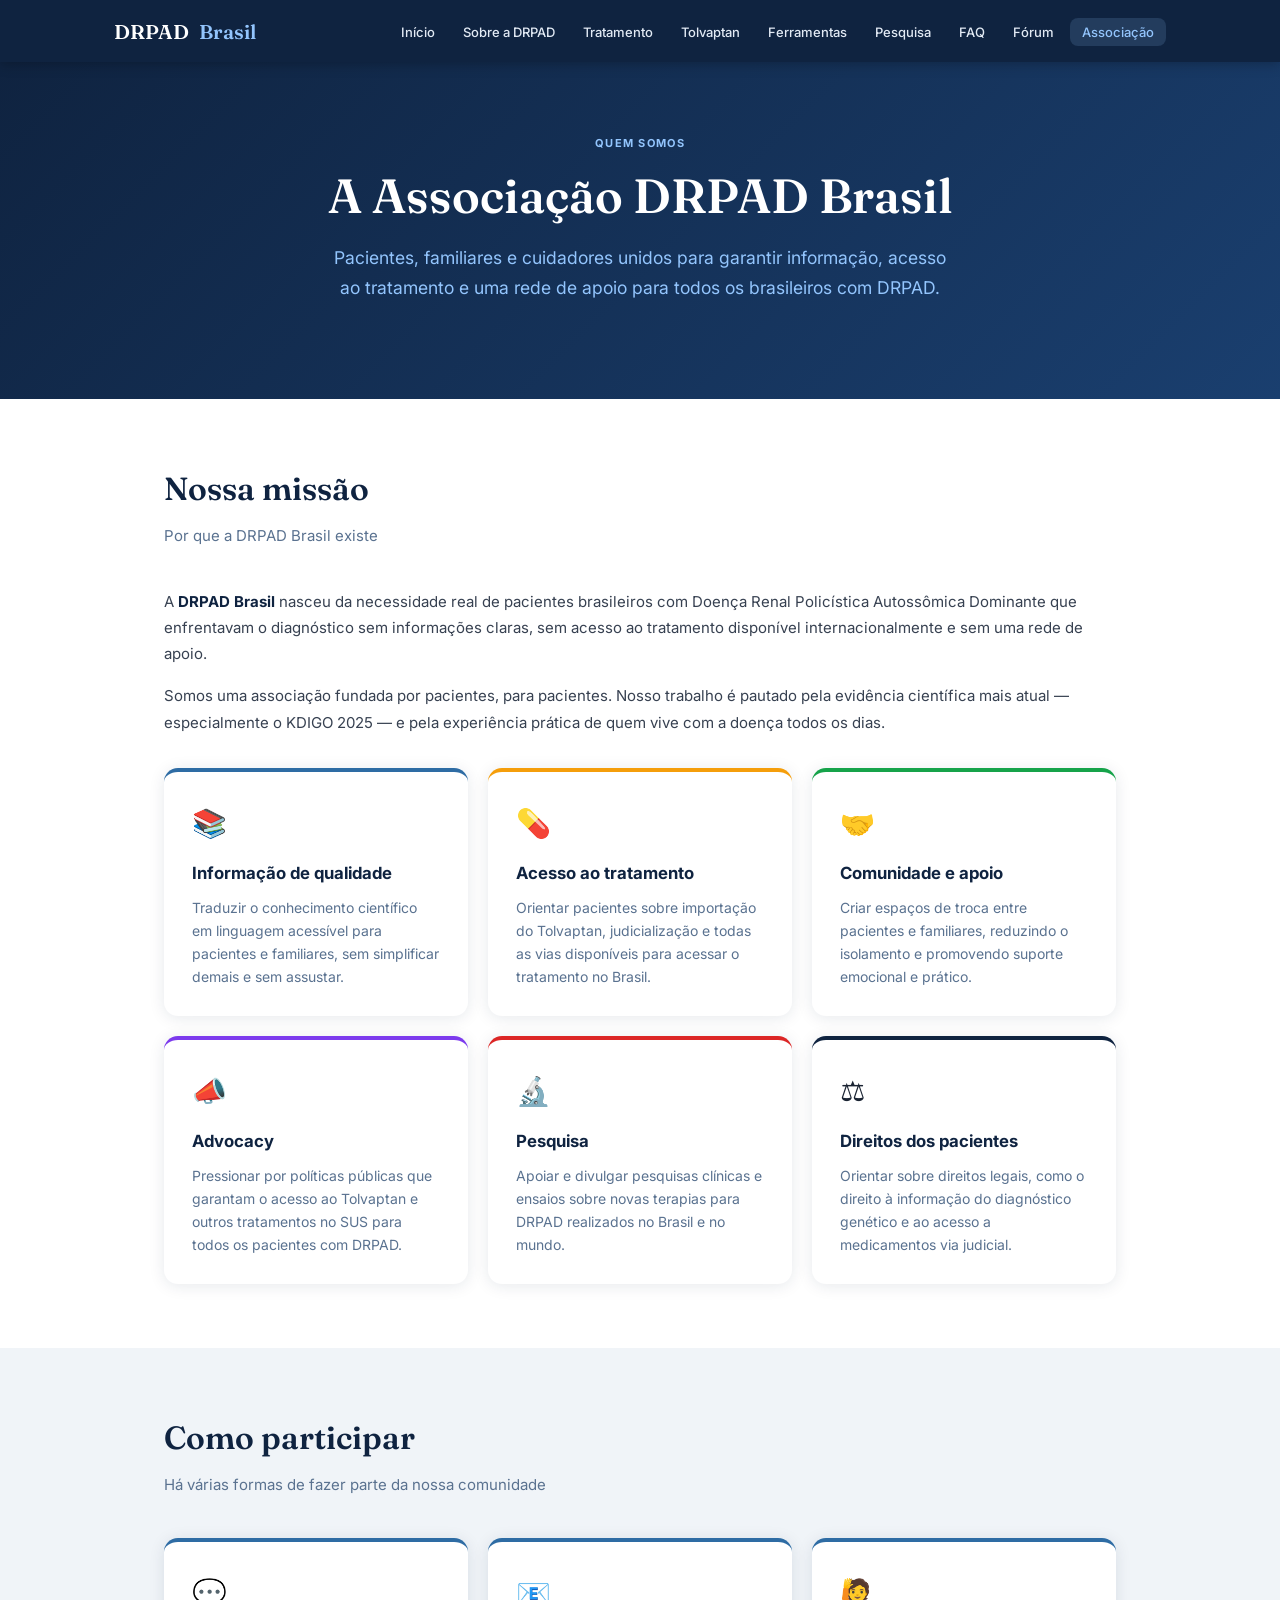
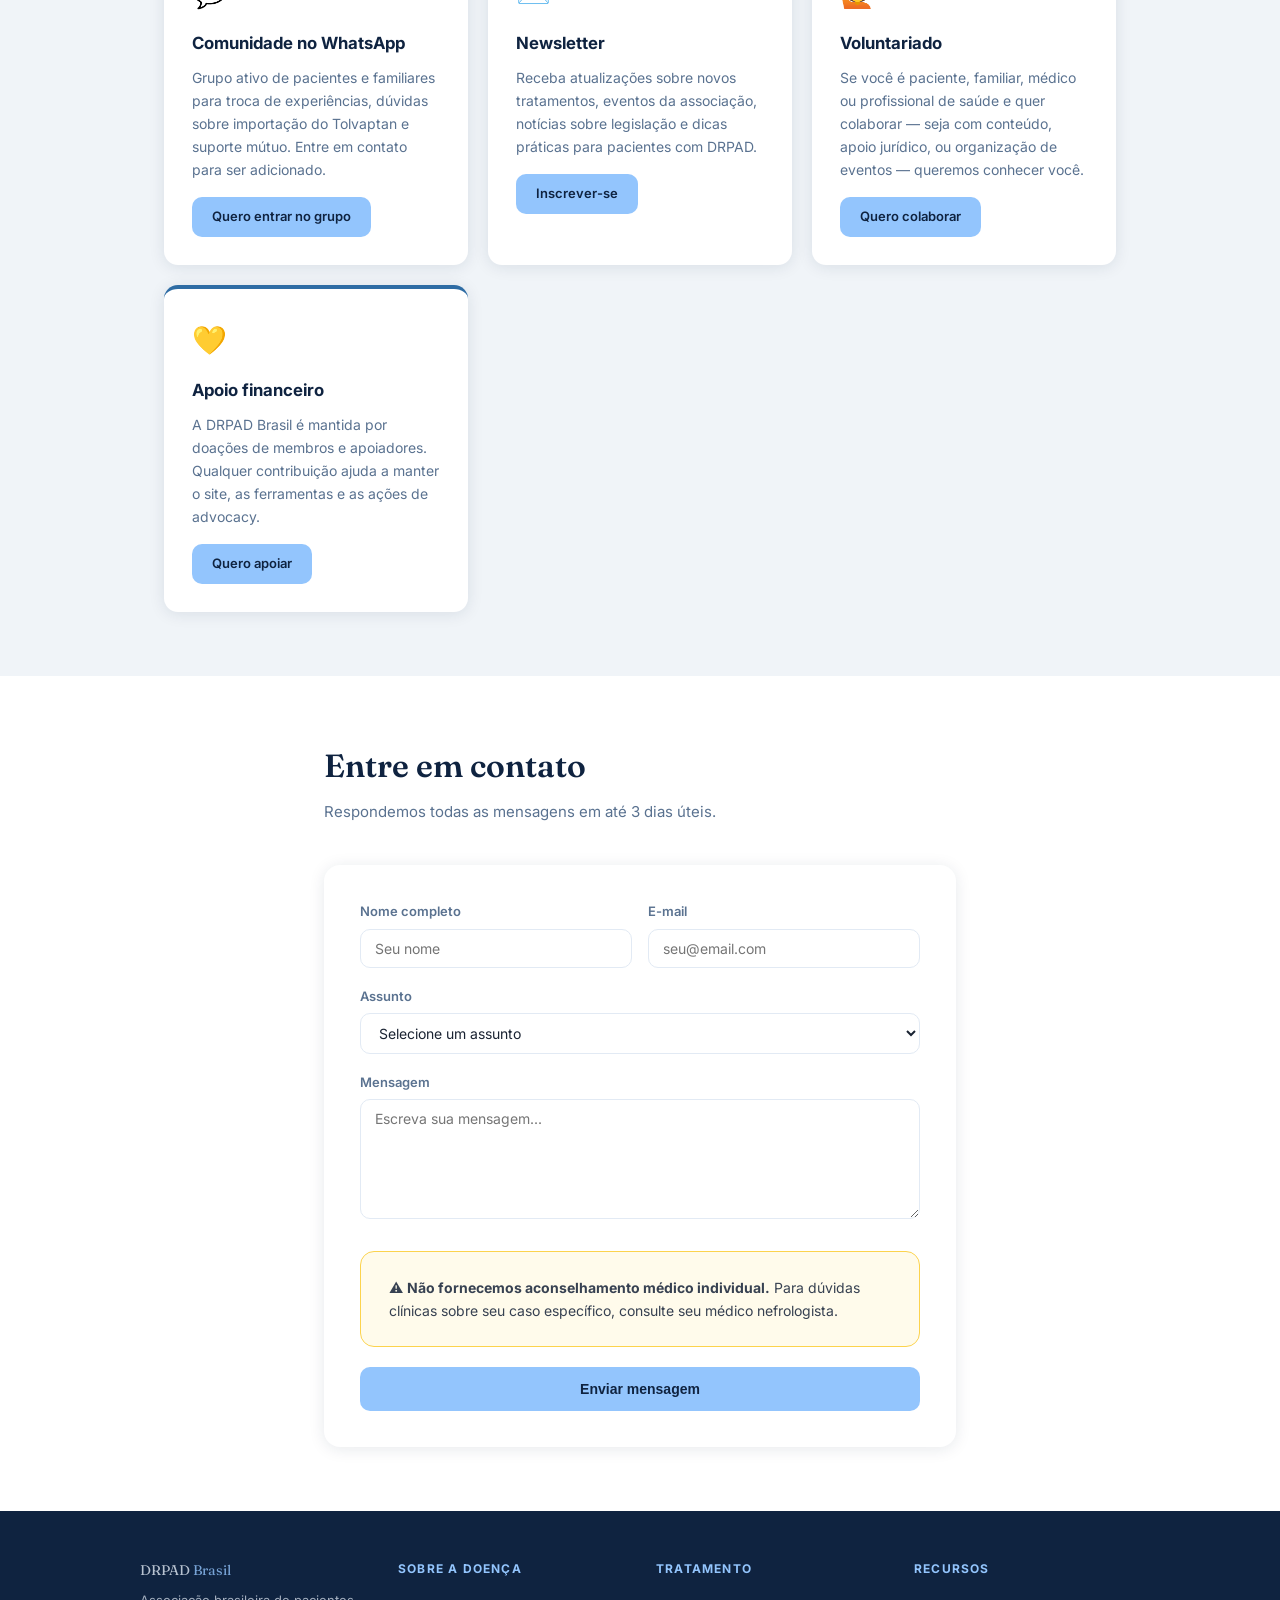
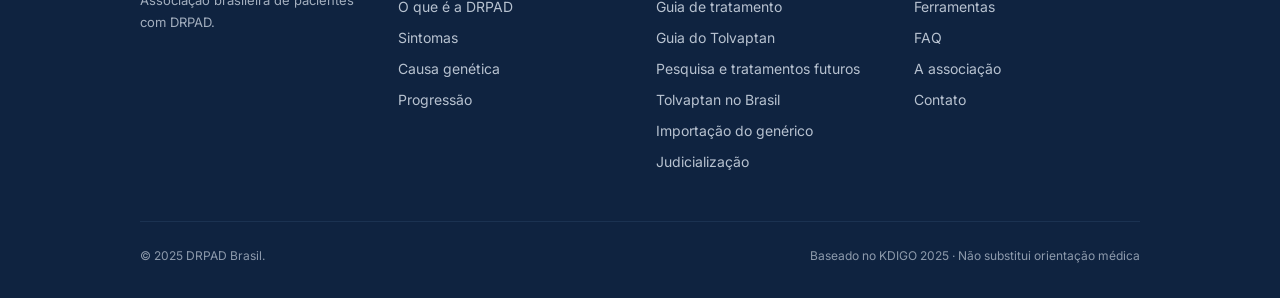
==== commit 134d43fc: "Add files via upload" ====
--- a/associacao.html
+++ b/associacao.html
@@ -19,6 +19,7 @@
       <li><a href="index.html">Início</a></li>
       <li><a href="sobre.html">Sobre a DRPAD</a></li>
       <li><a href="tratamento.html">Tratamento</a></li>
+      <li><a href="guia-tolvaptan.html">Tolvaptan</a></li>
       <li><a href="ferramentas.html">Ferramentas</a></li>
       <li><a href="pesquisa.html">Pesquisa</a></li>
       <li><a href="faq.html">FAQ</a></li>
